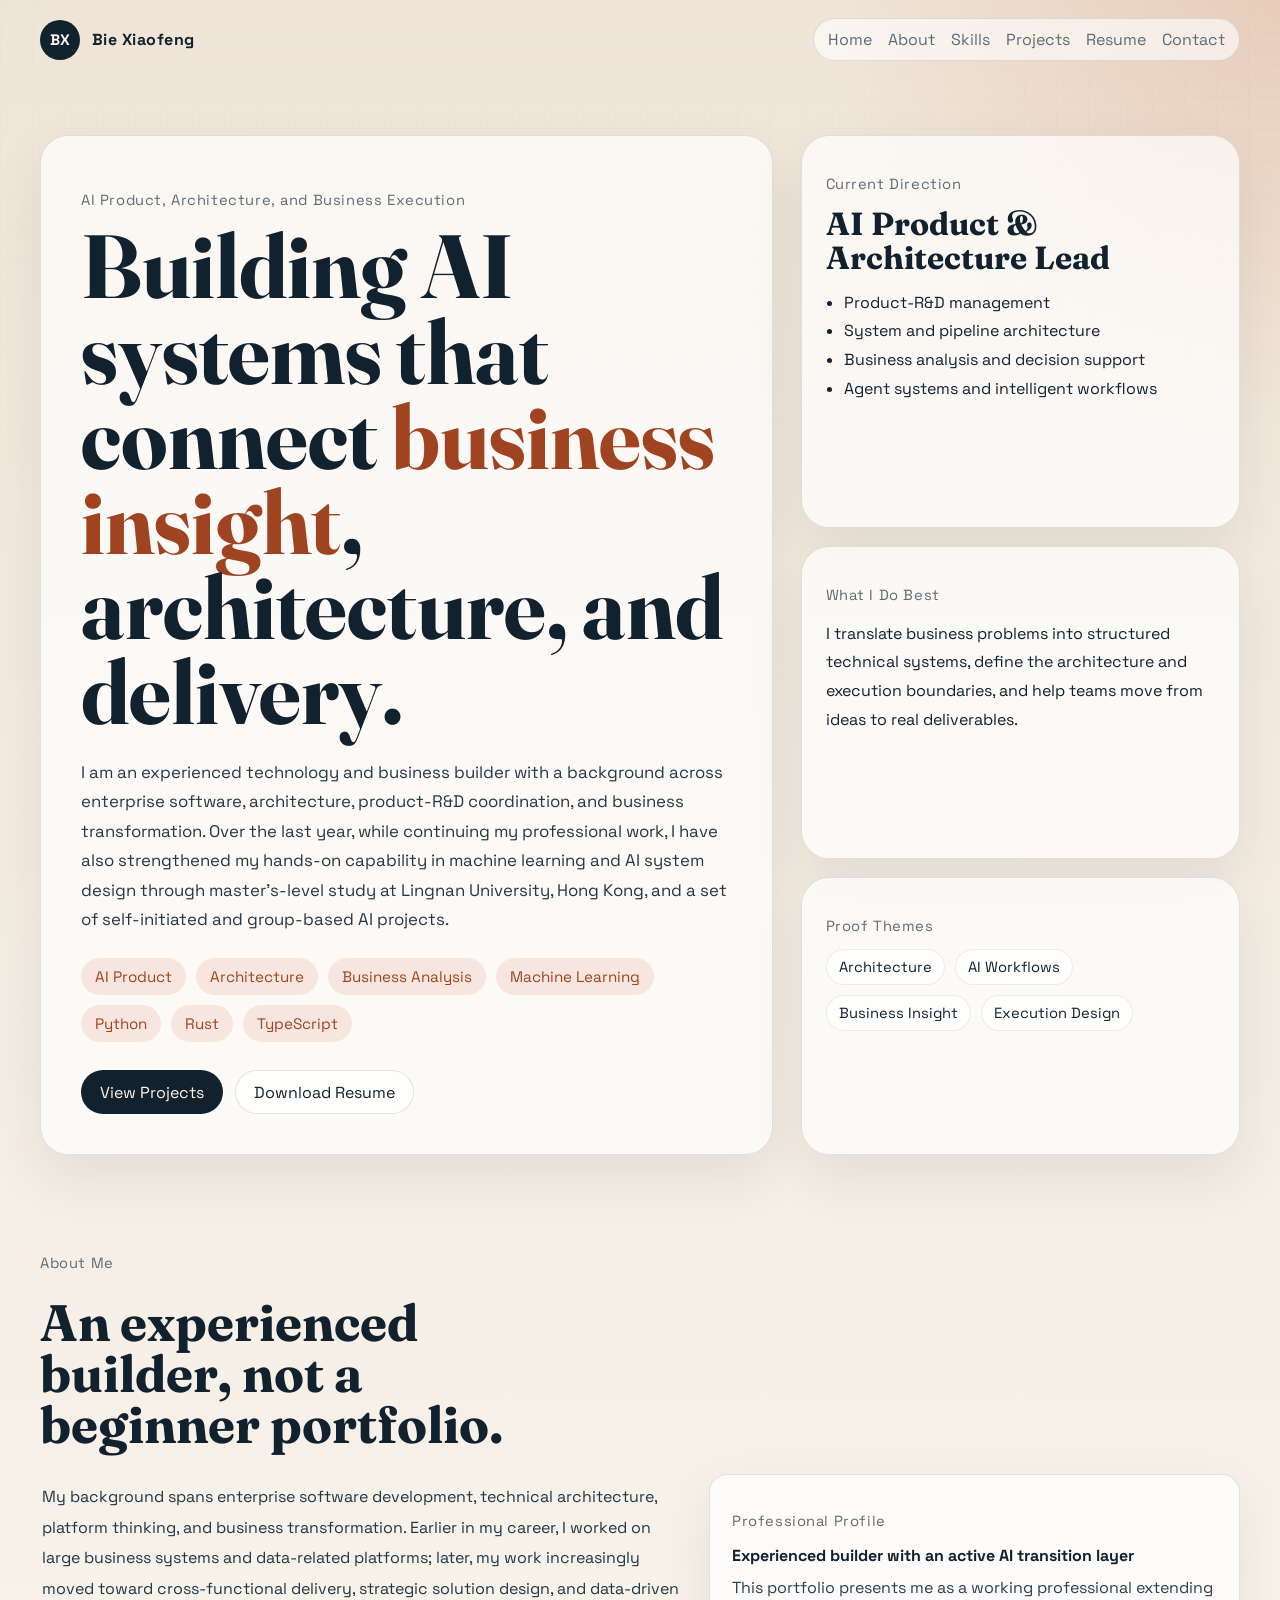
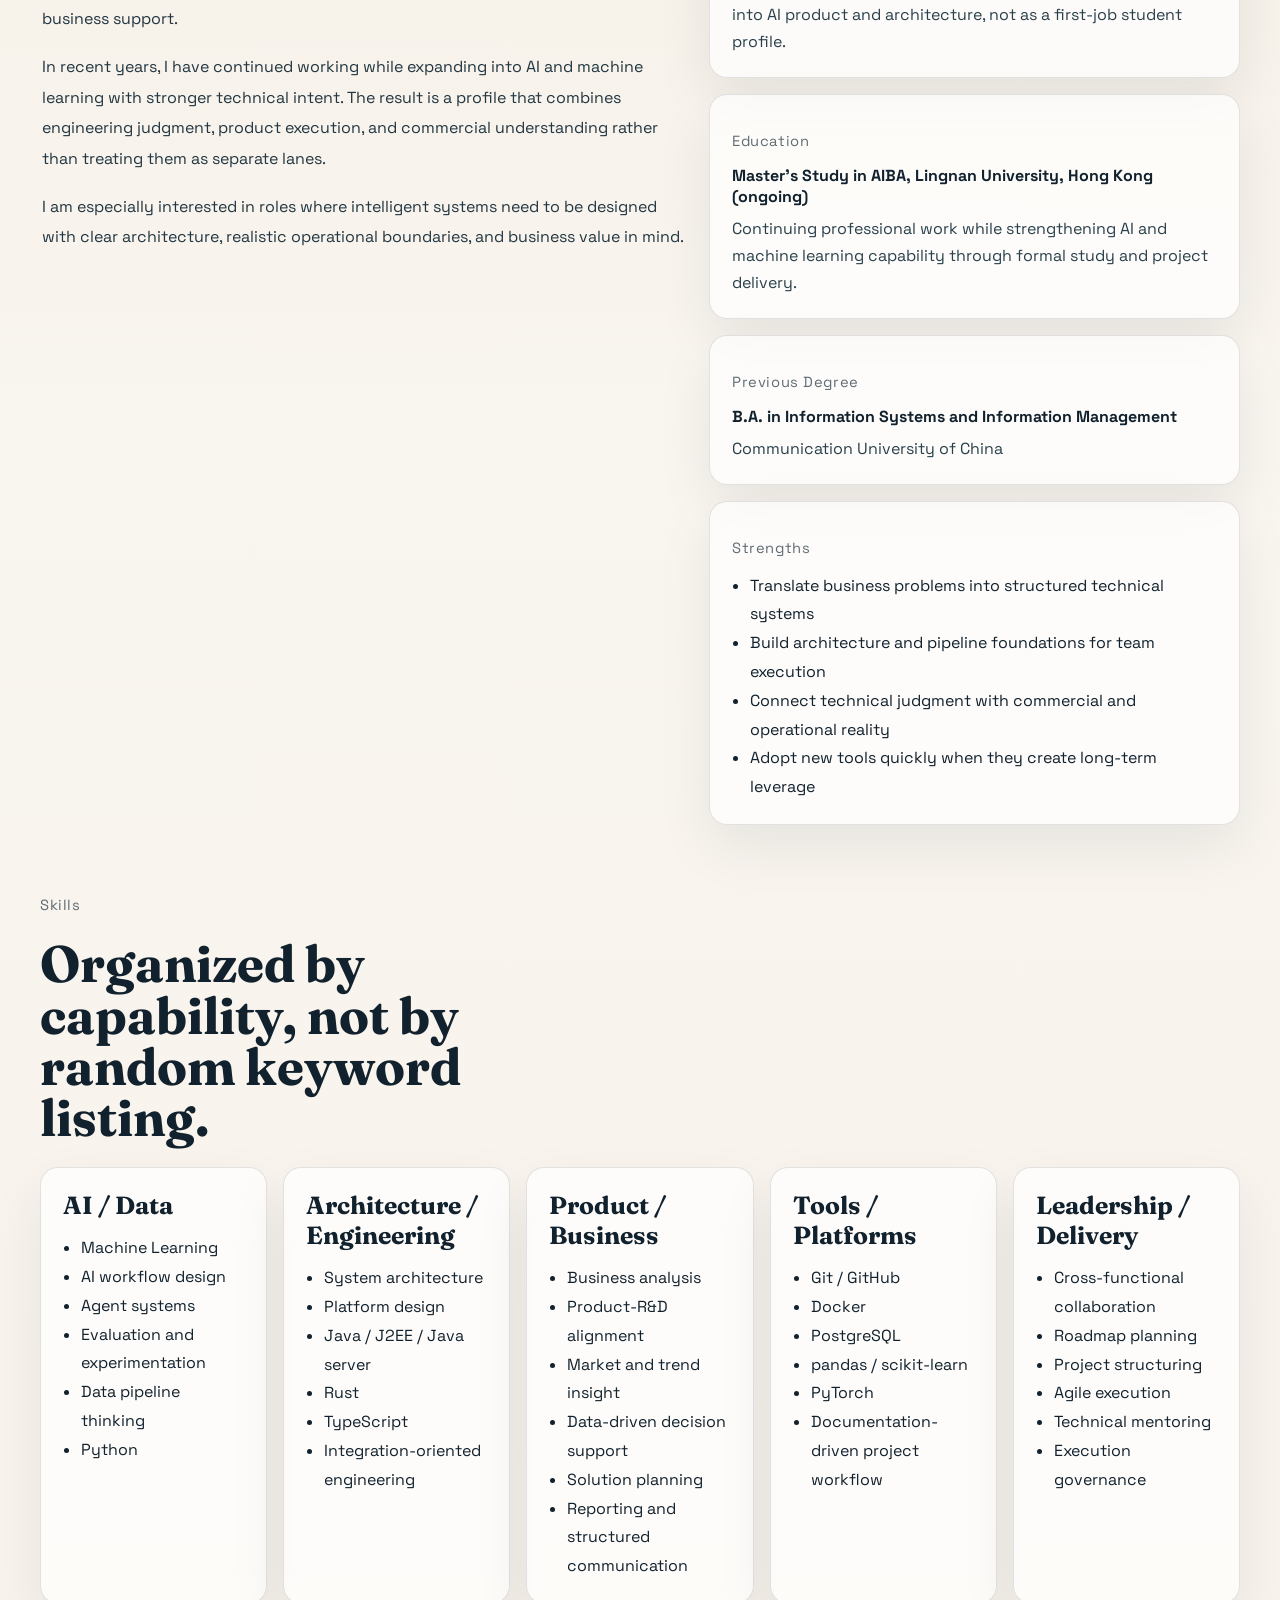
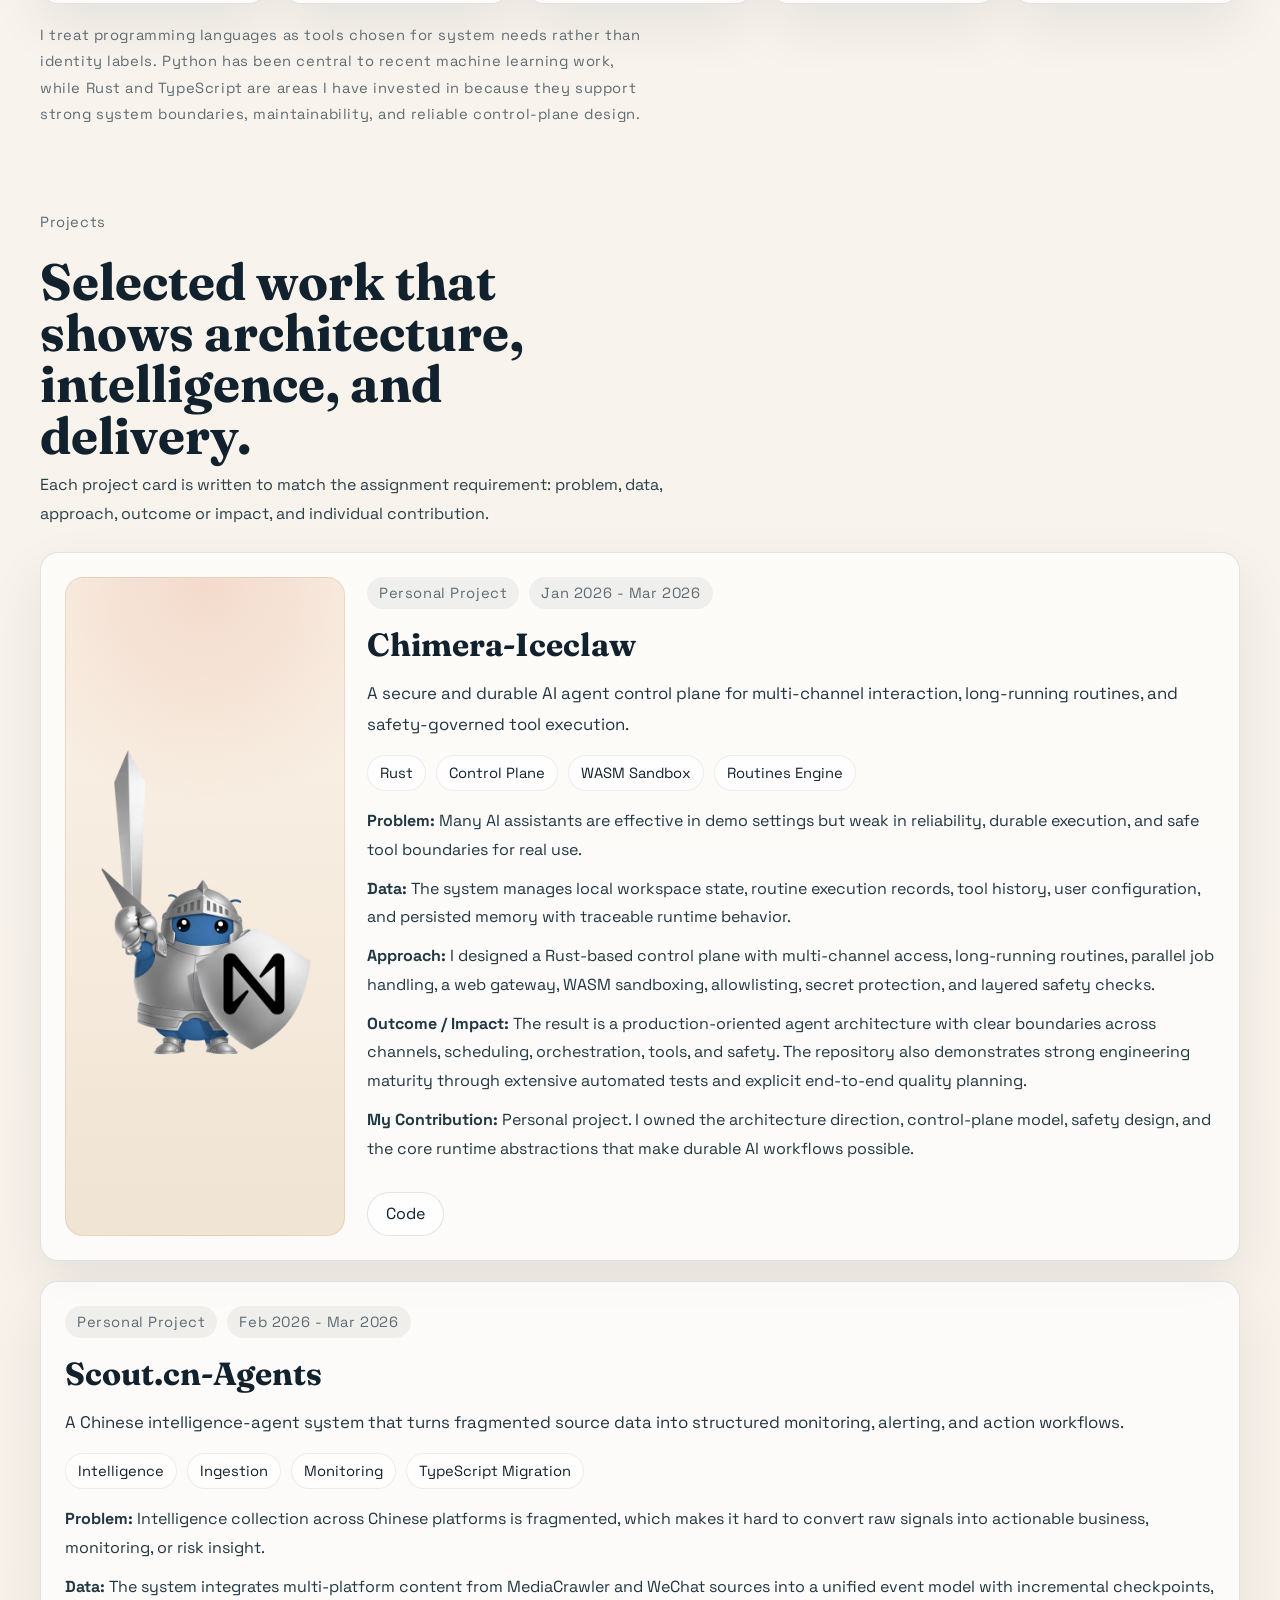
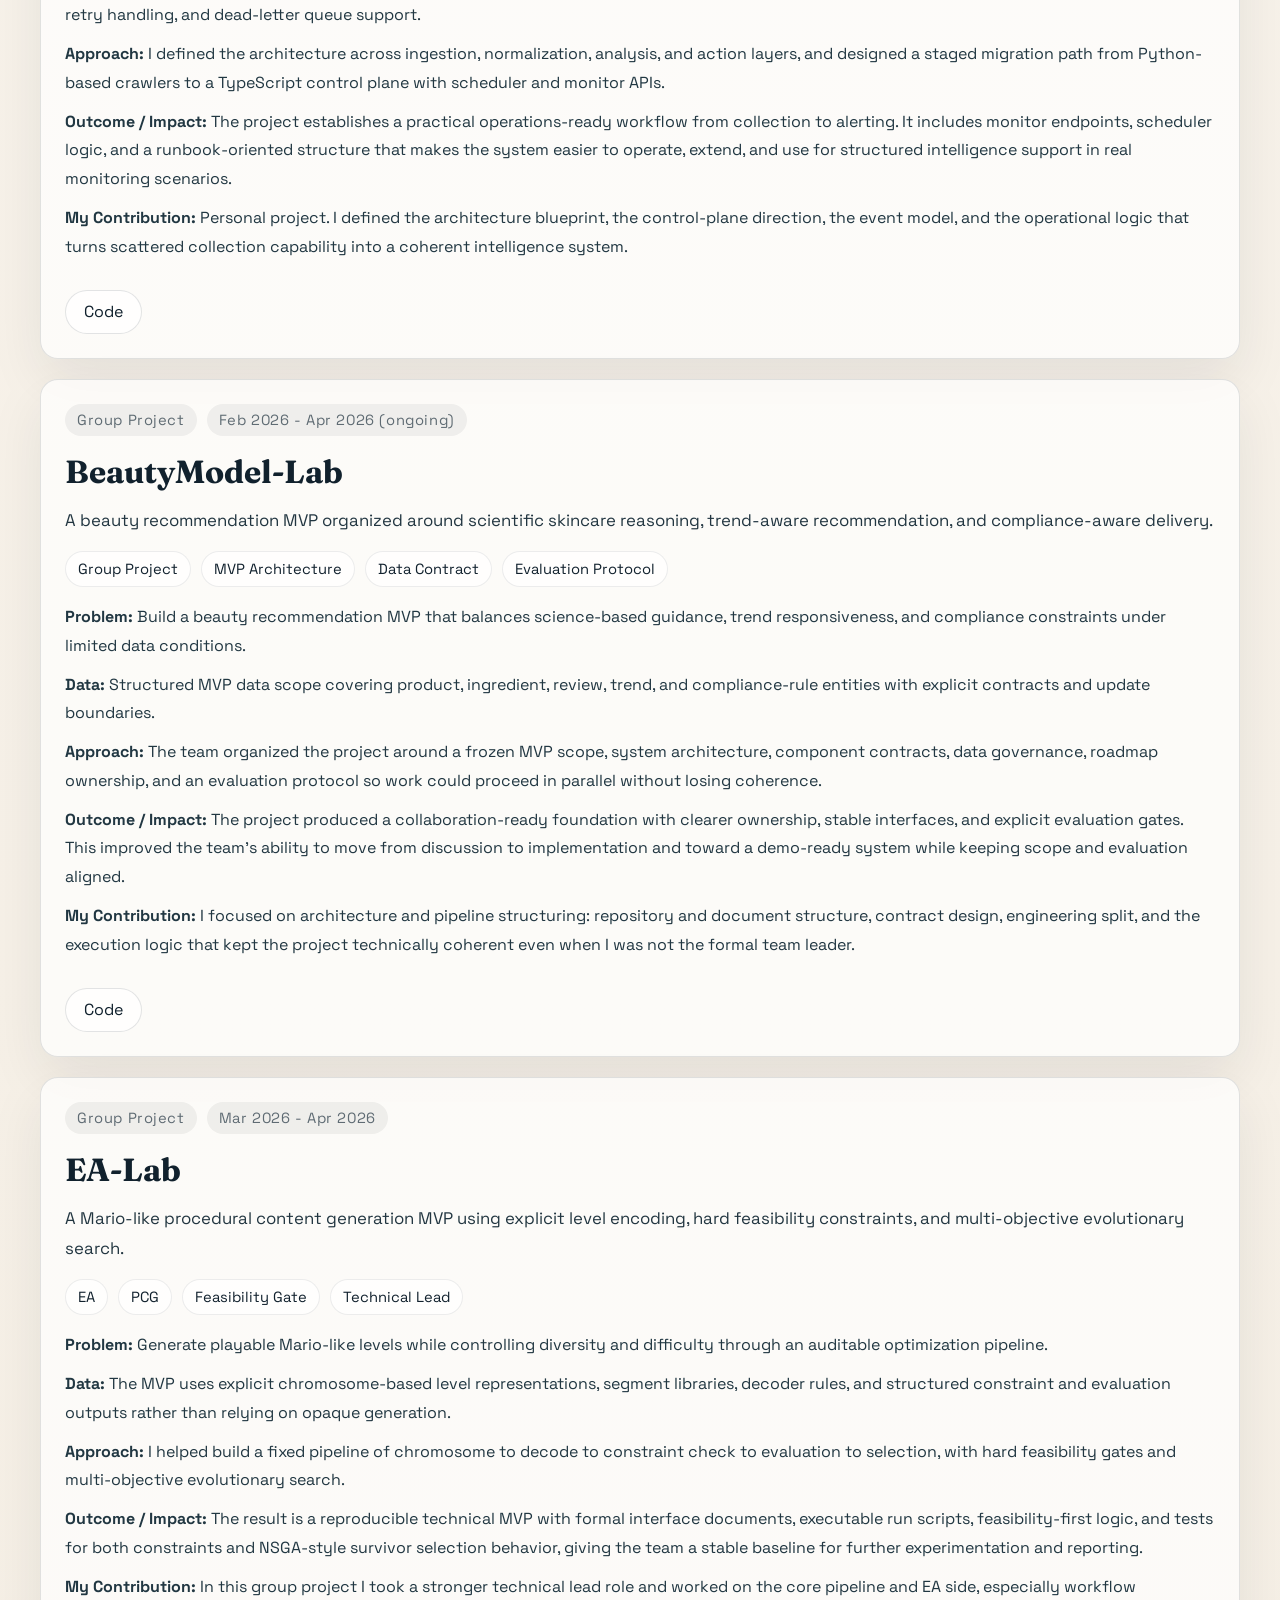
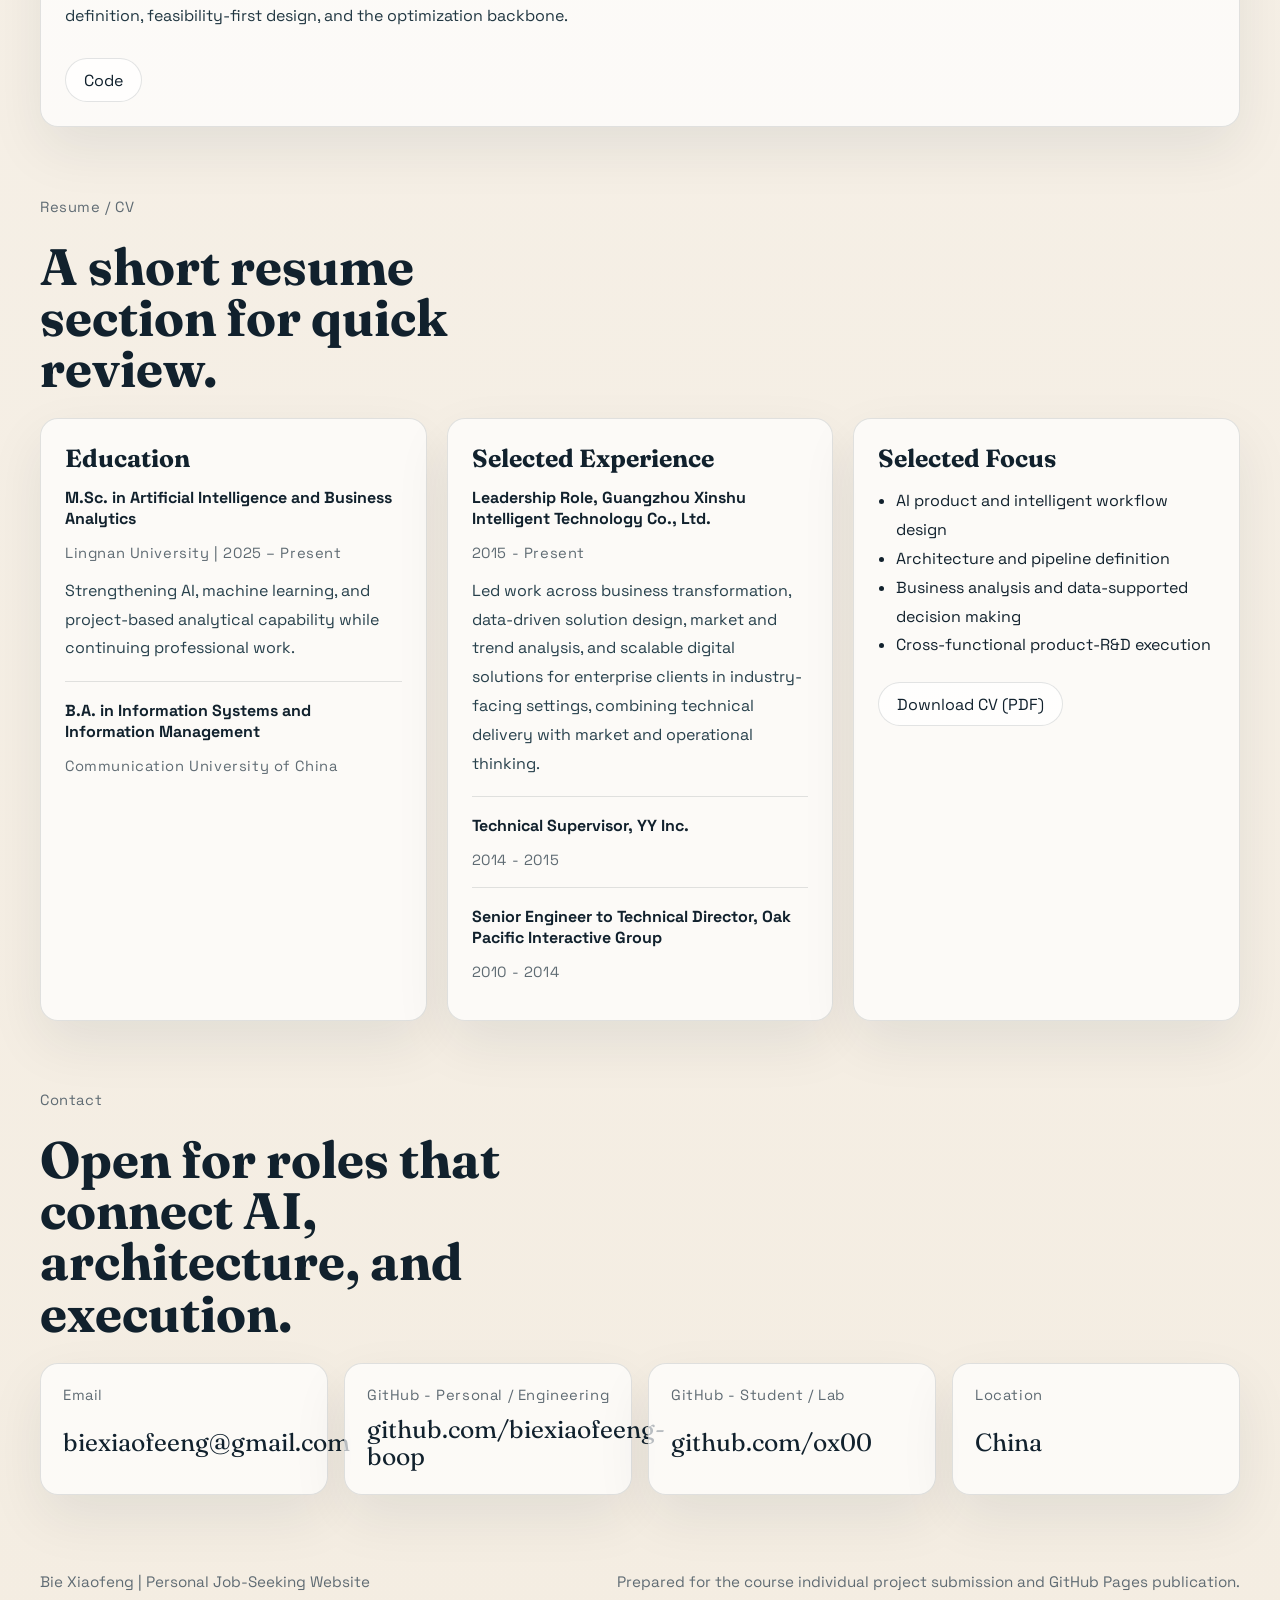
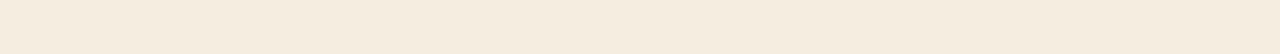
==== docs/index.html @ a37d2910 "Initial commit: Personal portfolio website - Complete website with 6 sections (Home, About, Skills, " ====
<!DOCTYPE html>
<html lang="en">
  <head>
    <meta charset="UTF-8" />
    <meta name="viewport" content="width=device-width, initial-scale=1.0" />
    <title>Bie Xiaofeng | AI Product & Architecture Lead</title>
    <meta
      name="description"
      content="Portfolio website for Bie Xiaofeng, focused on AI product, architecture, business analysis, and intelligent systems."
    />
    <meta
      name="keywords"
      content="Bie Xiaofeng, AI Product, Architecture, Business Analysis, Machine Learning, Agent Systems, Portfolio"
    />
    <meta name="theme-color" content="#11212d" />
    <meta property="og:title" content="Bie Xiaofeng | AI Product & Architecture Lead" />
    <meta
      property="og:description"
      content="Portfolio website showcasing AI product thinking, system architecture, business analysis, and selected project work."
    />
    <meta property="og:type" content="website" />
    <link rel="preconnect" href="https://fonts.googleapis.com" />
    <link rel="preconnect" href="https://fonts.gstatic.com" crossorigin />
    <link
      href="https://fonts.googleapis.com/css2?family=Fraunces:opsz,wght@9..144,500;9..144,700&family=Space+Grotesk:wght@400;500;700&display=swap"
      rel="stylesheet"
    />
    <link rel="stylesheet" href="styles.css" />
    <link rel="icon" href="assets/images/ironclaw.png" />
  </head>
  <body>
    <div class="page-shell">
      <header class="site-header">
        <a class="brand" href="#home">
          <span class="brand-mark">BX</span>
          <span class="brand-text">Bie Xiaofeng</span>
        </a>
        <nav class="site-nav" aria-label="Primary">
          <a href="#home">Home</a>
          <a href="#about">About</a>
          <a href="#skills">Skills</a>
          <a href="#projects">Projects</a>
          <a href="#resume">Resume</a>
          <a href="#contact">Contact</a>
        </nav>
      </header>

      <main>
        <section class="hero" id="home">
          <div class="hero-copy">
            <p class="eyebrow">AI Product, Architecture, and Business Execution</p>
            <h1>
              Building AI systems that connect
              <span>business insight</span>, architecture, and delivery.
            </h1>
            <p class="hero-summary">
              I am an experienced technology and business builder with a background
              across enterprise software, architecture, product-R&amp;D coordination,
              and business transformation. Over the last year, while continuing my
              professional work, I have also strengthened my hands-on capability in
              machine learning and AI system design through master's-level study at
              Lingnan University, Hong Kong, and a set of self-initiated and
              group-based AI projects.
            </p>
            <div class="tag-row" aria-label="Key tags">
              <span>AI Product</span>
              <span>Architecture</span>
              <span>Business Analysis</span>
              <span>Machine Learning</span>
              <span>Python</span>
              <span>Rust</span>
              <span>TypeScript</span>
            </div>
            <div class="hero-actions">
              <a class="button primary" href="#projects">View Projects</a>
              <a class="button secondary" href="assets/resume/Bie_Xiaofeng_CV_2026.pdf">Download Resume</a>
            </div>
          </div>

          <aside class="hero-panel">
            <div class="panel-card status-card">
              <p class="panel-label">Current Direction</p>
              <h2>AI Product &amp; Architecture Lead</h2>
              <ul>
                <li>Product-R&amp;D management</li>
                <li>System and pipeline architecture</li>
                <li>Business analysis and decision support</li>
                <li>Agent systems and intelligent workflows</li>
              </ul>
            </div>
            <div class="panel-card highlight-card">
              <p class="panel-label">What I Do Best</p>
              <p>
                I translate business problems into structured technical systems,
                define the architecture and execution boundaries, and help teams move
                from ideas to real deliverables.
              </p>
            </div>
            <div class="panel-card proof-card">
              <p class="panel-label">Proof Themes</p>
              <div class="proof-grid">
                <span>Architecture</span>
                <span>AI Workflows</span>
                <span>Business Insight</span>
                <span>Execution Design</span>
              </div>
            </div>
          </aside>
        </section>

        <section class="content-section" id="about">
          <div class="section-head">
            <p class="eyebrow">About Me</p>
            <h2>An experienced builder, not a beginner portfolio.</h2>
          </div>
          <div class="about-grid">
            <div class="about-story">
              <p>
                My background spans enterprise software development, technical
                architecture, platform thinking, and business transformation. Earlier
                in my career, I worked on large business systems and data-related
                platforms; later, my work increasingly moved toward cross-functional
                delivery, strategic solution design, and data-driven business support.
              </p>
              <p>
                In recent years, I have continued working while expanding into AI and
                machine learning with stronger technical intent. The result is a
                profile that combines engineering judgment, product execution, and
                commercial understanding rather than treating them as separate lanes.
              </p>
              <p>
                I am especially interested in roles where intelligent systems need to
                be designed with clear architecture, realistic operational boundaries,
                and business value in mind.
              </p>
            </div>

            <div class="about-facts">
              <div class="fact-card">
                <p class="fact-label">Professional Profile</p>
                <p class="fact-title">Experienced builder with an active AI transition layer</p>
                <p class="fact-detail">
                  This portfolio presents me as a working professional extending into
                  AI product and architecture, not as a first-job student profile.
                </p>
              </div>
              <div class="fact-card">
                <p class="fact-label">Education</p>
                <p class="fact-title">
                  Master's Study in AIBA, Lingnan University, Hong Kong (ongoing)
                </p>
                <p class="fact-detail">
                  Continuing professional work while strengthening AI and machine
                  learning capability through formal study and project delivery.
                </p>
              </div>
              <div class="fact-card">
                <p class="fact-label">Previous Degree</p>
                <p class="fact-title">
                  B.A. in Information Systems and Information Management
                </p>
                <p class="fact-detail">Communication University of China</p>
              </div>
              <div class="fact-card">
                <p class="fact-label">Strengths</p>
                <ul class="fact-list">
                  <li>Translate business problems into structured technical systems</li>
                  <li>Build architecture and pipeline foundations for team execution</li>
                  <li>Connect technical judgment with commercial and operational reality</li>
                  <li>Adopt new tools quickly when they create long-term leverage</li>
                </ul>
              </div>
            </div>
          </div>
        </section>

        <section class="content-section" id="skills">
          <div class="section-head">
            <p class="eyebrow">Skills</p>
            <h2>Organized by capability, not by random keyword listing.</h2>
          </div>
          <div class="skills-grid">
            <article class="skill-block">
              <h3>AI / Data</h3>
              <ul>
                <li>Machine Learning</li>
                <li>AI workflow design</li>
                <li>Agent systems</li>
                <li>Evaluation and experimentation</li>
                <li>Data pipeline thinking</li>
                <li>Python</li>
              </ul>
            </article>
            <article class="skill-block">
              <h3>Architecture / Engineering</h3>
              <ul>
                <li>System architecture</li>
                <li>Platform design</li>
                <li>Java / J2EE / Java server</li>
                <li>Rust</li>
                <li>TypeScript</li>
                <li>Integration-oriented engineering</li>
              </ul>
            </article>
            <article class="skill-block">
              <h3>Product / Business</h3>
              <ul>
                <li>Business analysis</li>
                <li>Product-R&amp;D alignment</li>
                <li>Market and trend insight</li>
                <li>Data-driven decision support</li>
                <li>Solution planning</li>
                <li>Reporting and structured communication</li>
              </ul>
            </article>
            <article class="skill-block">
              <h3>Tools / Platforms</h3>
              <ul>
                <li>Git / GitHub</li>
                <li>Docker</li>
                <li>PostgreSQL</li>
                <li>pandas / scikit-learn</li>
                <li>PyTorch</li>
                <li>Documentation-driven project workflow</li>
              </ul>
            </article>
            <article class="skill-block">
              <h3>Leadership / Delivery</h3>
              <ul>
                <li>Cross-functional collaboration</li>
                <li>Roadmap planning</li>
                <li>Project structuring</li>
                <li>Agile execution</li>
                <li>Technical mentoring</li>
                <li>Execution governance</li>
              </ul>
            </article>
          </div>
          <p class="section-note">
            I treat programming languages as tools chosen for system needs rather
            than identity labels. Python has been central to recent machine learning
            work, while Rust and TypeScript are areas I have invested in because they
            support strong system boundaries, maintainability, and reliable
            control-plane design.
          </p>
        </section>

        <section class="content-section" id="projects">
          <div class="section-head">
            <p class="eyebrow">Projects</p>
            <h2>Selected work that shows architecture, intelligence, and delivery.</h2>
            <p class="section-intro">
              Each project card is written to match the assignment requirement:
              problem, data, approach, outcome or impact, and individual contribution.
            </p>
          </div>

          <div class="project-stack">
            <article class="project-card featured">
              <div class="project-media">
                <img
                  src="assets/images/ironclaw.png"
                  alt="Chimera-Iceclaw project logo"
                />
              </div>
              <div class="project-body">
                <div class="project-meta">
                  <span>Personal Project</span>
                  <span>Jan 2026 - Mar 2026</span>
                </div>
                <h3>Chimera-Iceclaw</h3>
                <p class="project-summary">
                  A secure and durable AI agent control plane for multi-channel
                  interaction, long-running routines, and safety-governed tool
                  execution.
                </p>
                <div class="project-pill-row">
                  <span>Rust</span>
                  <span>Control Plane</span>
                  <span>WASM Sandbox</span>
                  <span>Routines Engine</span>
                </div>
                <div class="project-fields">
                  <p><strong>Problem:</strong> Many AI assistants are effective in demo settings but weak in reliability, durable execution, and safe tool boundaries for real use.</p>
                  <p><strong>Data:</strong> The system manages local workspace state, routine execution records, tool history, user configuration, and persisted memory with traceable runtime behavior.</p>
                  <p><strong>Approach:</strong> I designed a Rust-based control plane with multi-channel access, long-running routines, parallel job handling, a web gateway, WASM sandboxing, allowlisting, secret protection, and layered safety checks.</p>
                  <p><strong>Outcome / Impact:</strong> The result is a production-oriented agent architecture with clear boundaries across channels, scheduling, orchestration, tools, and safety. The repository also demonstrates strong engineering maturity through extensive automated tests and explicit end-to-end quality planning.</p>
                  <p><strong>My Contribution:</strong> Personal project. I owned the architecture direction, control-plane model, safety design, and the core runtime abstractions that make durable AI workflows possible.</p>
                </div>
                <div class="project-links">
                  <a href="https://github.com/biexiaofeeng-boop/chimera-iceclaw" target="_blank" rel="noreferrer">Code</a>
                </div>
              </div>
            </article>

            <article class="project-card">
              <div class="project-meta">
                <span>Personal Project</span>
                <span>Feb 2026 - Mar 2026</span>
              </div>
              <h3>Scout.cn-Agents</h3>
              <p class="project-summary">
                A Chinese intelligence-agent system that turns fragmented source data
                into structured monitoring, alerting, and action workflows.
              </p>
              <div class="project-pill-row">
                <span>Intelligence</span>
                <span>Ingestion</span>
                <span>Monitoring</span>
                <span>TypeScript Migration</span>
              </div>
              <div class="project-fields">
                <p><strong>Problem:</strong> Intelligence collection across Chinese platforms is fragmented, which makes it hard to convert raw signals into actionable business, monitoring, or risk insight.</p>
                <p><strong>Data:</strong> The system integrates multi-platform content from MediaCrawler and WeChat sources into a unified event model with incremental checkpoints, retry handling, and dead-letter queue support.</p>
                <p><strong>Approach:</strong> I defined the architecture across ingestion, normalization, analysis, and action layers, and designed a staged migration path from Python-based crawlers to a TypeScript control plane with scheduler and monitor APIs.</p>
                <p><strong>Outcome / Impact:</strong> The project establishes a practical operations-ready workflow from collection to alerting. It includes monitor endpoints, scheduler logic, and a runbook-oriented structure that makes the system easier to operate, extend, and use for structured intelligence support in real monitoring scenarios.</p>
                <p><strong>My Contribution:</strong> Personal project. I defined the architecture blueprint, the control-plane direction, the event model, and the operational logic that turns scattered collection capability into a coherent intelligence system.</p>
              </div>
              <div class="project-links">
                <a href="https://github.com/biexiaofeeng-boop/scout.cn-agents" target="_blank" rel="noreferrer">Code</a>
              </div>
            </article>

            <article class="project-card">
              <div class="project-meta">
                <span>Group Project</span>
                <span>Feb 2026 - Apr 2026 (ongoing)</span>
              </div>
              <h3>BeautyModel-Lab</h3>
              <p class="project-summary">
                A beauty recommendation MVP organized around scientific skincare
                reasoning, trend-aware recommendation, and compliance-aware delivery.
              </p>
              <div class="project-pill-row">
                <span>Group Project</span>
                <span>MVP Architecture</span>
                <span>Data Contract</span>
                <span>Evaluation Protocol</span>
              </div>
              <div class="project-fields">
                <p><strong>Problem:</strong> Build a beauty recommendation MVP that balances science-based guidance, trend responsiveness, and compliance constraints under limited data conditions.</p>
                <p><strong>Data:</strong> Structured MVP data scope covering product, ingredient, review, trend, and compliance-rule entities with explicit contracts and update boundaries.</p>
                <p><strong>Approach:</strong> The team organized the project around a frozen MVP scope, system architecture, component contracts, data governance, roadmap ownership, and an evaluation protocol so work could proceed in parallel without losing coherence.</p>
                <p><strong>Outcome / Impact:</strong> The project produced a collaboration-ready foundation with clearer ownership, stable interfaces, and explicit evaluation gates. This improved the team’s ability to move from discussion to implementation and toward a demo-ready system while keeping scope and evaluation aligned.</p>
                <p><strong>My Contribution:</strong> I focused on architecture and pipeline structuring: repository and document structure, contract design, engineering split, and the execution logic that kept the project technically coherent even when I was not the formal team leader.</p>
              </div>
              <div class="project-links">
                <a href="https://github.com/ox00/BeautyModel-Lab" target="_blank" rel="noreferrer">Code</a>
              </div>
            </article>

            <article class="project-card">
              <div class="project-meta">
                <span>Group Project</span>
                <span>Mar 2026 - Apr 2026</span>
              </div>
              <h3>EA-Lab</h3>
              <p class="project-summary">
                A Mario-like procedural content generation MVP using explicit level
                encoding, hard feasibility constraints, and multi-objective
                evolutionary search.
              </p>
              <div class="project-pill-row">
                <span>EA</span>
                <span>PCG</span>
                <span>Feasibility Gate</span>
                <span>Technical Lead</span>
              </div>
              <div class="project-fields">
                <p><strong>Problem:</strong> Generate playable Mario-like levels while controlling diversity and difficulty through an auditable optimization pipeline.</p>
                <p><strong>Data:</strong> The MVP uses explicit chromosome-based level representations, segment libraries, decoder rules, and structured constraint and evaluation outputs rather than relying on opaque generation.</p>
                <p><strong>Approach:</strong> I helped build a fixed pipeline of chromosome to decode to constraint check to evaluation to selection, with hard feasibility gates and multi-objective evolutionary search.</p>
                <p><strong>Outcome / Impact:</strong> The result is a reproducible technical MVP with formal interface documents, executable run scripts, feasibility-first logic, and tests for both constraints and NSGA-style survivor selection behavior, giving the team a stable baseline for further experimentation and reporting.</p>
                <p><strong>My Contribution:</strong> In this group project I took a stronger technical lead role and worked on the core pipeline and EA side, especially workflow definition, feasibility-first design, and the optimization backbone.</p>
              </div>
              <div class="project-links">
                <a href="https://github.com/ox00/EA-Lab" target="_blank" rel="noreferrer">Code</a>
              </div>
            </article>
          </div>
        </section>

        <section class="content-section" id="resume">
          <div class="section-head">
            <p class="eyebrow">Resume / CV</p>
            <h2>A short resume section for quick review.</h2>
          </div>

          <div class="resume-grid">
            <div class="resume-panel">
              <h3>Education</h3>
              <div class="timeline-item">
                <p class="timeline-title">M.Sc. in Artificial Intelligence and Business Analytics</p>
                <p class="timeline-meta">Lingnan University | 2025 – Present</p>
                <p class="timeline-copy">
                  Strengthening AI, machine learning, and project-based analytical
                  capability while continuing professional work.
                </p>
              </div>
              <div class="timeline-item">
                <p class="timeline-title">
                  B.A. in Information Systems and Information Management
                </p>
                <p class="timeline-meta">Communication University of China</p>
              </div>
            </div>

            <div class="resume-panel">
              <h3>Selected Experience</h3>
              <div class="timeline-item">
                <p class="timeline-title">Leadership Role, Guangzhou Xinshu Intelligent Technology Co., Ltd.</p>
                <p class="timeline-meta">2015 - Present</p>
                <p class="timeline-copy">
                  Led work across business transformation, data-driven solution
                  design, market and trend analysis, and scalable digital solutions
                  for enterprise clients in industry-facing settings, combining
                  technical delivery with market and operational thinking.
                </p>
              </div>
              <div class="timeline-item">
                <p class="timeline-title">Technical Supervisor, YY Inc.</p>
                <p class="timeline-meta">2014 - 2015</p>
              </div>
              <div class="timeline-item">
                <p class="timeline-title">Senior Engineer to Technical Director, Oak Pacific Interactive Group</p>
                <p class="timeline-meta">2010 - 2014</p>
              </div>
            </div>

            <div class="resume-panel">
              <h3>Selected Focus</h3>
              <ul class="resume-list">
                <li>AI product and intelligent workflow design</li>
                <li>Architecture and pipeline definition</li>
                <li>Business analysis and data-supported decision making</li>
                <li>Cross-functional product-R&amp;D execution</li>
              </ul>
              <a class="button secondary inline-button" href="assets/resume/Bie_Xiaofeng_CV_2026.pdf">Download CV (PDF)</a>
            </div>
          </div>
        </section>

        <section class="content-section contact-section" id="contact">
          <div class="section-head">
            <p class="eyebrow">Contact</p>
            <h2>Open for roles that connect AI, architecture, and execution.</h2>
          </div>
          <div class="contact-grid">
            <a class="contact-card" href="mailto:biexiaofeeng@gmail.com">
              <span class="contact-label">Email</span>
              <span class="contact-value">biexiaofeeng@gmail.com</span>
            </a>
            <a
              class="contact-card"
              href="https://github.com/biexiaofeeng-boop"
              target="_blank"
              rel="noreferrer"
            >
              <span class="contact-label">GitHub - Personal / Engineering</span>
              <span class="contact-value">github.com/biexiaofeeng-boop</span>
            </a>
            <a
              class="contact-card"
              href="https://github.com/ox00"
              target="_blank"
              rel="noreferrer"
            >
              <span class="contact-label">GitHub - Student / Lab</span>
              <span class="contact-value">github.com/ox00</span>
            </a>
            <div class="contact-card">
              <span class="contact-label">Location</span>
              <span class="contact-value">China</span>
            </div>
          </div>
        </section>
      </main>

      <footer class="site-footer">
        <p>Bie Xiaofeng | Personal Job-Seeking Website</p>
        <p>Prepared for the course individual project submission and GitHub Pages publication.</p>
      </footer>
    </div>
  </body>
</html>
---- docs/styles.css ----
:root {
  --bg: #f4ede2;
  --bg-soft: #fbf7f1;
  --panel: rgba(255, 255, 255, 0.7);
  --ink: #11212d;
  --muted: #5f6b73;
  --line: rgba(17, 33, 45, 0.12);
  --accent: #c85c36;
  --accent-deep: #9f4321;
  --chip: rgba(200, 92, 54, 0.12);
  --shadow: 0 22px 55px rgba(17, 33, 45, 0.08);
  --radius-lg: 28px;
  --radius-md: 18px;
  --radius-sm: 12px;
  --font-display: "Fraunces", "Times New Roman", serif;
  --font-sans: "Space Grotesk", "Trebuchet MS", sans-serif;
}

* {
  box-sizing: border-box;
}

html {
  scroll-behavior: smooth;
}

body {
  margin: 0;
  min-width: 320px;
  font-family: var(--font-sans);
  color: var(--ink);
  background:
    radial-gradient(circle at top right, rgba(200, 92, 54, 0.18), transparent 28rem),
    linear-gradient(180deg, #efe5d7 0%, #f9f5ef 25%, #f4ede2 100%);
}

body::before {
  content: "";
  position: fixed;
  inset: 0;
  pointer-events: none;
  background-image:
    linear-gradient(rgba(17, 33, 45, 0.03) 1px, transparent 1px),
    linear-gradient(90deg, rgba(17, 33, 45, 0.03) 1px, transparent 1px);
  background-size: 32px 32px;
  mask-image: linear-gradient(180deg, rgba(0, 0, 0, 0.4), transparent 90%);
}

a {
  color: inherit;
}

img {
  display: block;
  max-width: 100%;
}

.page-shell {
  width: min(1200px, calc(100% - 32px));
  margin: 0 auto;
  padding-bottom: 48px;
}

.site-header {
  position: sticky;
  top: 0;
  z-index: 20;
  display: flex;
  align-items: center;
  justify-content: space-between;
  gap: 16px;
  padding: 18px 0;
  backdrop-filter: blur(18px);
}

.brand {
  display: inline-flex;
  align-items: center;
  gap: 12px;
  text-decoration: none;
  font-weight: 700;
}

.brand-mark {
  display: inline-grid;
  place-items: center;
  width: 40px;
  height: 40px;
  border-radius: 50%;
  background: var(--ink);
  color: #fff7ef;
  font-size: 0.95rem;
}

.brand-text {
  letter-spacing: 0.03em;
}

.site-nav {
  display: flex;
  gap: 16px;
  overflow-x: auto;
  padding: 10px 14px;
  border: 1px solid var(--line);
  border-radius: 999px;
  background: rgba(255, 255, 255, 0.6);
}

.site-nav a {
  text-decoration: none;
  color: var(--muted);
  white-space: nowrap;
}

.site-nav a:hover,
.site-nav a:focus-visible,
.project-links a:hover,
.project-links a:focus-visible,
.contact-card:hover,
.contact-card:focus-visible {
  color: var(--accent-deep);
}

.hero,
.content-section,
.site-footer {
  position: relative;
  z-index: 1;
}

.hero {
  display: grid;
  grid-template-columns: minmax(0, 1.25fr) minmax(280px, 0.75fr);
  gap: 28px;
  padding: 56px 0 36px;
}

.hero-copy,
.panel-card,
.project-card,
.resume-panel,
.skill-block,
.contact-card,
.fact-card {
  border: 1px solid var(--line);
  background: var(--panel);
  box-shadow: var(--shadow);
}

.hero-copy {
  padding: 40px;
  border-radius: var(--radius-lg);
}

.eyebrow,
.panel-label,
.fact-label,
.contact-label,
.timeline-meta,
.project-meta,
.section-note {
  color: var(--muted);
  font-size: 0.92rem;
  letter-spacing: 0.04em;
}

.hero h1,
.section-head h2,
.project-card h3,
.resume-panel h3,
.skill-block h3 {
  margin: 0;
}

.hero h1 {
  margin-top: 12px;
  max-width: 12ch;
  font-family: var(--font-display);
  font-size: clamp(3rem, 7vw, 5.8rem);
  line-height: 0.95;
}

.hero h1 span {
  color: var(--accent-deep);
}

.hero-summary {
  max-width: 60ch;
  margin: 24px 0 0;
  font-size: 1.05rem;
  line-height: 1.75;
  color: #243844;
}

.tag-row {
  display: flex;
  flex-wrap: wrap;
  gap: 10px;
  margin-top: 24px;
}

.tag-row span {
  padding: 9px 14px;
  border-radius: 999px;
  background: var(--chip);
  color: var(--accent-deep);
  font-size: 0.95rem;
}

.hero-actions,
.project-links {
  display: flex;
  flex-wrap: wrap;
  gap: 12px;
  margin-top: 28px;
}

.button,
.project-links a {
  display: inline-flex;
  align-items: center;
  justify-content: center;
  min-height: 44px;
  padding: 0 18px;
  border-radius: 999px;
  border: 1px solid transparent;
  text-decoration: none;
  transition: transform 0.2s ease, background-color 0.2s ease, color 0.2s ease;
}

.button:hover,
.button:focus-visible,
.project-links a:hover,
.project-links a:focus-visible {
  transform: translateY(-1px);
}

.button.primary {
  background: var(--ink);
  color: #fff5eb;
}

.button.secondary,
.project-links a {
  background: rgba(255, 255, 255, 0.72);
  border-color: var(--line);
  color: var(--ink);
}

.inline-button {
  margin-top: 22px;
}

.hero-panel {
  display: grid;
  gap: 18px;
}

.panel-card {
  padding: 24px;
  border-radius: var(--radius-lg);
}

.status-card h2 {
  margin: 10px 0 14px;
  font-family: var(--font-display);
  font-size: 2rem;
  line-height: 1.05;
}

.status-card ul,
.fact-list,
.resume-list,
.skill-block ul {
  margin: 0;
  padding-left: 18px;
  line-height: 1.8;
}

.highlight-card p:last-child {
  margin-bottom: 0;
  line-height: 1.8;
}

.proof-grid {
  display: flex;
  flex-wrap: wrap;
  gap: 10px;
  margin-top: 12px;
}

.proof-grid span,
.project-pill-row span {
  padding: 8px 12px;
  border-radius: 999px;
  border: 1px solid rgba(17, 33, 45, 0.08);
  background: rgba(255, 255, 255, 0.7);
  color: var(--ink);
  font-size: 0.92rem;
}

.content-section {
  padding: 48px 0 8px;
}

.section-head {
  display: grid;
  gap: 10px;
  margin-bottom: 24px;
}

.section-head h2 {
  max-width: 15ch;
  font-family: var(--font-display);
  font-size: clamp(2.2rem, 4vw, 3.5rem);
  line-height: 1;
}

.about-grid,
.resume-grid {
  display: grid;
  grid-template-columns: minmax(0, 1.1fr) minmax(0, 0.9fr);
  gap: 20px;
}

.about-story {
  padding: 8px 2px;
}

.about-story p {
  margin: 0 0 18px;
  line-height: 1.9;
  color: #223641;
}

.about-facts {
  display: grid;
  gap: 16px;
}

.fact-card,
.skill-block,
.project-card,
.resume-panel,
.contact-card {
  border-radius: var(--radius-md);
}

.fact-card {
  padding: 22px;
}

.fact-title {
  margin: 8px 0;
  font-weight: 700;
}

.fact-detail {
  margin: 0;
  color: #29404b;
  line-height: 1.7;
}

.skills-grid {
  display: grid;
  grid-template-columns: repeat(auto-fit, minmax(220px, 1fr));
  gap: 16px;
}

.skill-block {
  padding: 22px;
}

.skill-block h3,
.resume-panel h3 {
  margin-bottom: 14px;
  font-family: var(--font-display);
  font-size: 1.55rem;
}

.section-note {
  max-width: 68ch;
  margin-top: 18px;
  line-height: 1.8;
}

.section-intro {
  max-width: 64ch;
  margin: 0;
  color: #29404b;
  line-height: 1.8;
}

.project-stack {
  display: grid;
  gap: 20px;
}

.project-card {
  padding: 24px;
}

.project-card.featured {
  display: grid;
  grid-template-columns: minmax(220px, 280px) minmax(0, 1fr);
  gap: 22px;
}

.project-media {
  display: grid;
  place-items: center;
  min-height: 240px;
  border-radius: var(--radius-md);
  background:
    radial-gradient(circle at top, rgba(200, 92, 54, 0.16), transparent 14rem),
    linear-gradient(180deg, #fbf2e8, #f0e4d3);
  border: 1px solid rgba(200, 92, 54, 0.15);
}

.project-media img {
  width: min(85%, 220px);
}

.project-meta {
  display: flex;
  flex-wrap: wrap;
  gap: 10px;
}

.project-meta span {
  padding: 7px 12px;
  border-radius: 999px;
  background: rgba(17, 33, 45, 0.06);
}

.project-card h3 {
  margin-top: 16px;
  font-family: var(--font-display);
  font-size: 2rem;
}

.project-summary {
  margin: 14px 0 0;
  font-size: 1.05rem;
  line-height: 1.8;
  color: #223641;
}

.project-pill-row {
  display: flex;
  flex-wrap: wrap;
  gap: 10px;
  margin-top: 16px;
}

.project-fields {
  display: grid;
  gap: 10px;
  margin-top: 16px;
}

.project-fields p {
  margin: 0;
  line-height: 1.8;
  color: #213742;
}

.resume-grid {
  grid-template-columns: repeat(3, minmax(0, 1fr));
}

.resume-panel {
  padding: 24px;
}

.timeline-item + .timeline-item {
  margin-top: 18px;
  padding-top: 18px;
  border-top: 1px solid var(--line);
}

.timeline-title {
  margin: 0 0 6px;
  font-weight: 700;
}

.timeline-copy {
  margin: 8px 0 0;
  line-height: 1.8;
  color: #27404c;
}

.resume-list {
  padding-left: 18px;
}

.resume-note {
  margin: 16px 0 0;
  color: var(--muted);
  line-height: 1.7;
}

.contact-section {
  padding-bottom: 40px;
}

.contact-grid {
  display: grid;
  grid-template-columns: repeat(auto-fit, minmax(220px, 1fr));
  gap: 16px;
}

.contact-card {
  display: grid;
  gap: 10px;
  min-height: 132px;
  padding: 22px;
  text-decoration: none;
  transition: transform 0.2s ease, border-color 0.2s ease;
}

.contact-card:hover,
.contact-card:focus-visible {
  transform: translateY(-2px);
  border-color: rgba(200, 92, 54, 0.4);
}

.contact-value {
  font-family: var(--font-display);
  font-size: 1.55rem;
  line-height: 1.1;
}

.site-footer {
  display: flex;
  flex-wrap: wrap;
  justify-content: space-between;
  gap: 12px;
  padding: 22px 0 0;
  color: var(--muted);
  font-size: 0.95rem;
}

@media (max-width: 1024px) {
  .hero,
  .about-grid,
  .resume-grid,
  .project-card.featured,
  .contact-grid {
    grid-template-columns: 1fr;
  }

  .section-head h2,
  .hero h1 {
    max-width: none;
  }
}

@media (max-width: 720px) {
  .page-shell {
    width: min(100% - 20px, 1200px);
  }

  .site-header {
    display: grid;
    gap: 12px;
    padding: 14px 0;
  }

  .site-nav {
    width: 100%;
  }

  .hero {
    padding-top: 28px;
  }

  .hero-copy,
  .panel-card,
  .project-card,
  .resume-panel,
  .skill-block,
  .contact-card,
  .fact-card {
    padding: 20px;
  }
  .hero h1 {
    font-size: clamp(2.5rem, 12vw, 4rem);
  }

  .section-head h2 {
    font-size: clamp(1.9rem, 10vw, 3rem);
  }

  .contact-value {
    font-size: 1.3rem;
  }
}
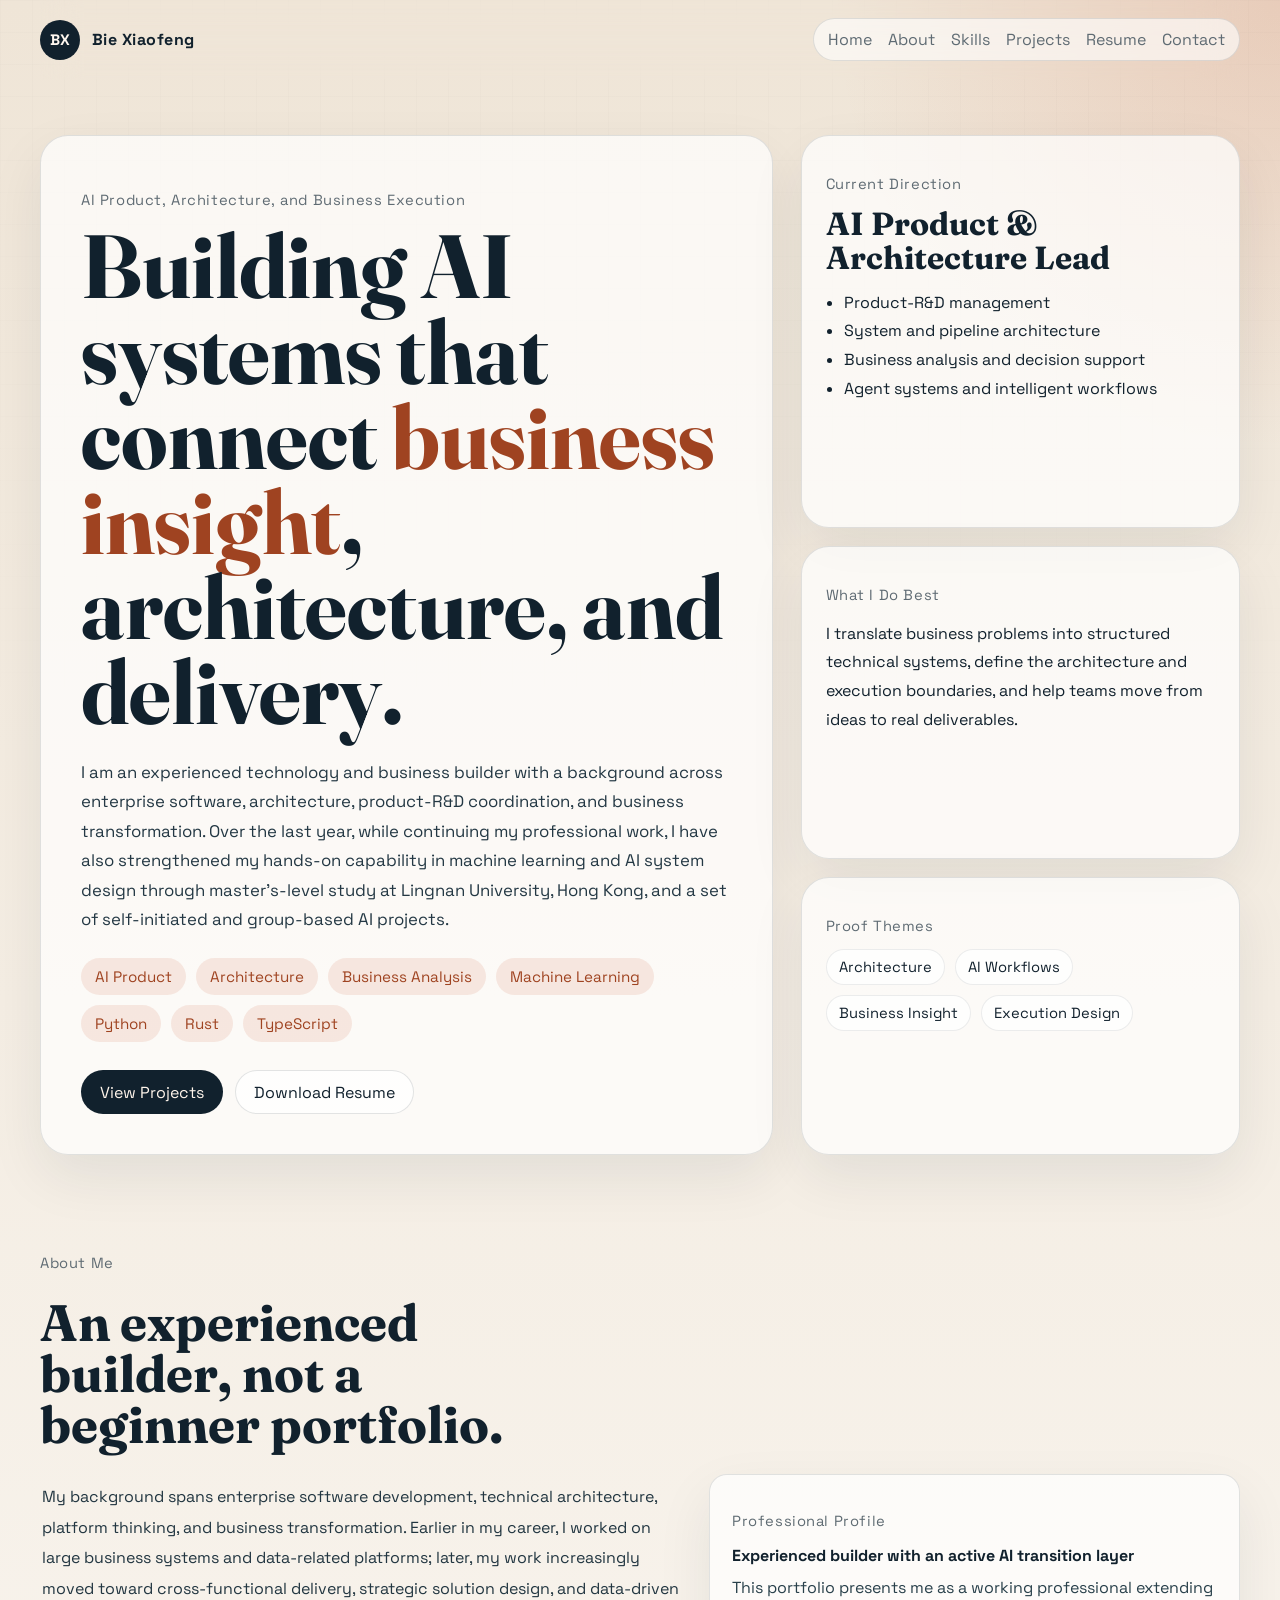
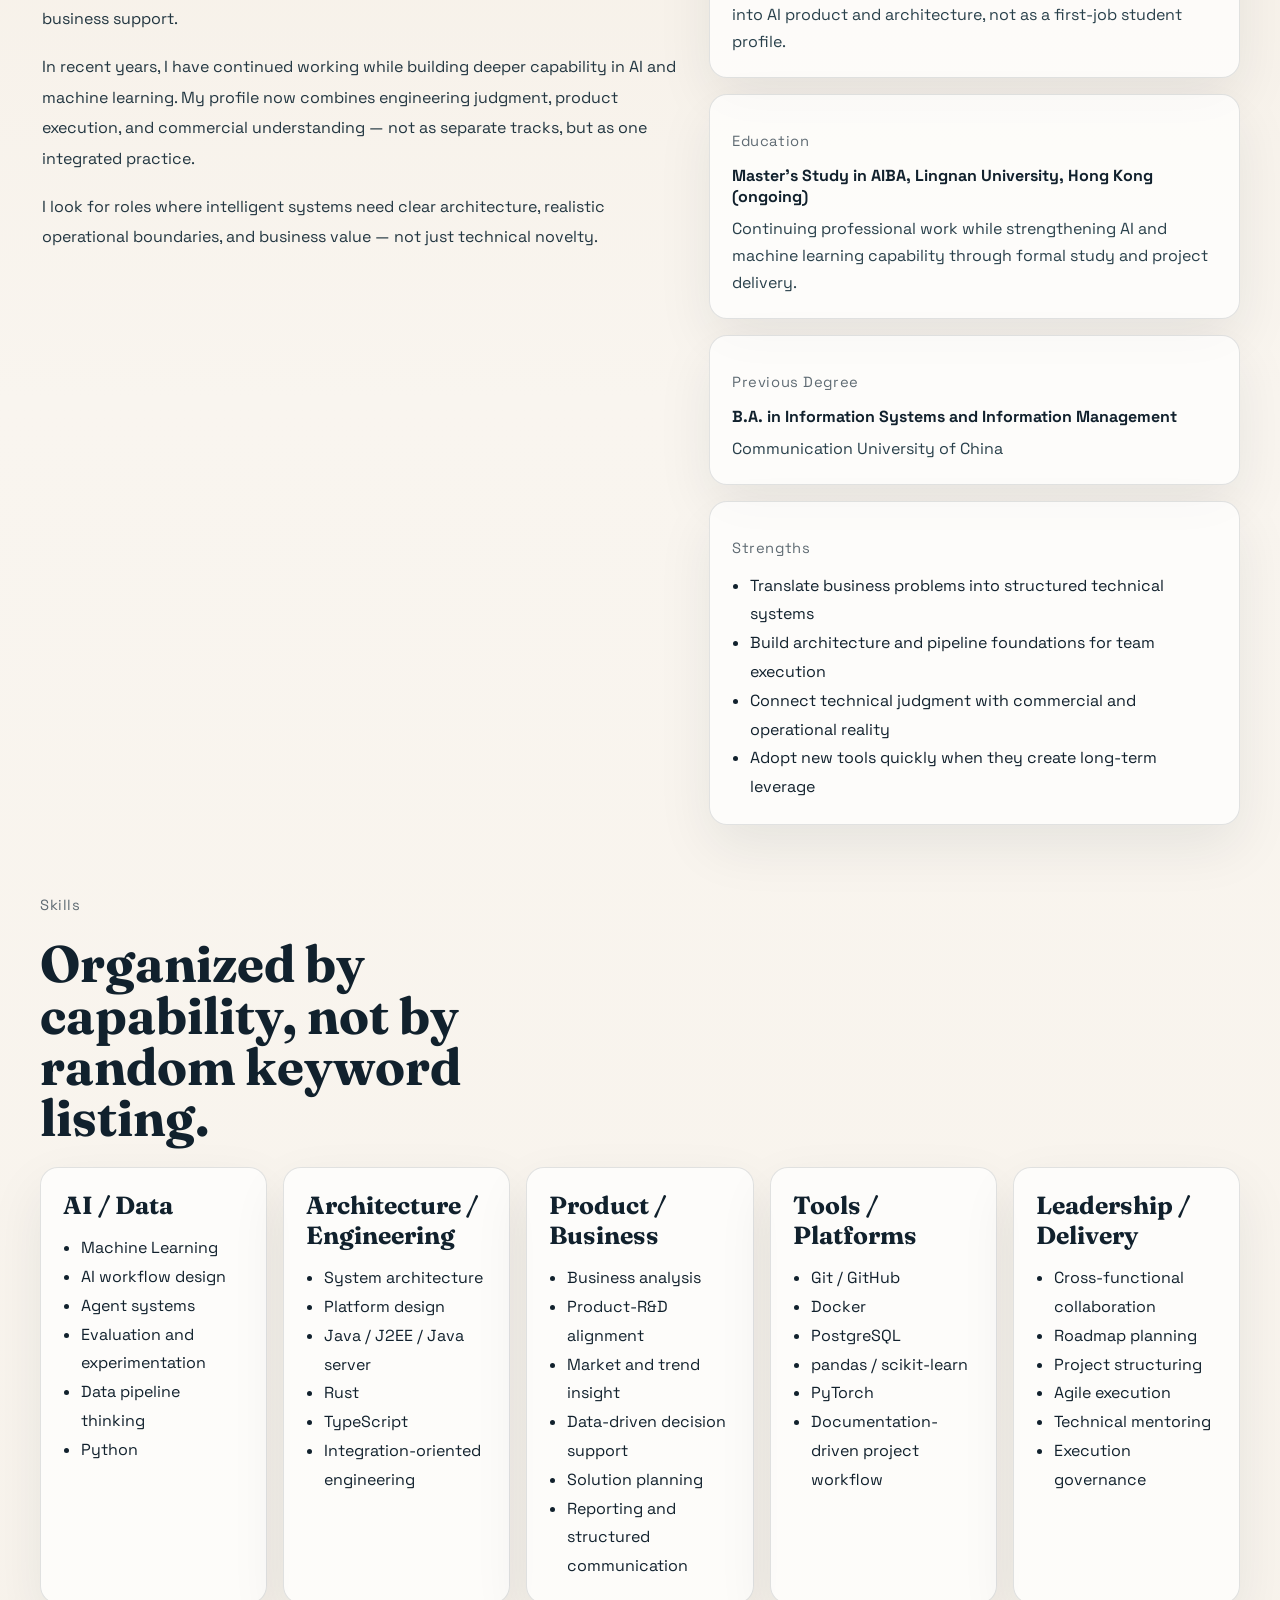
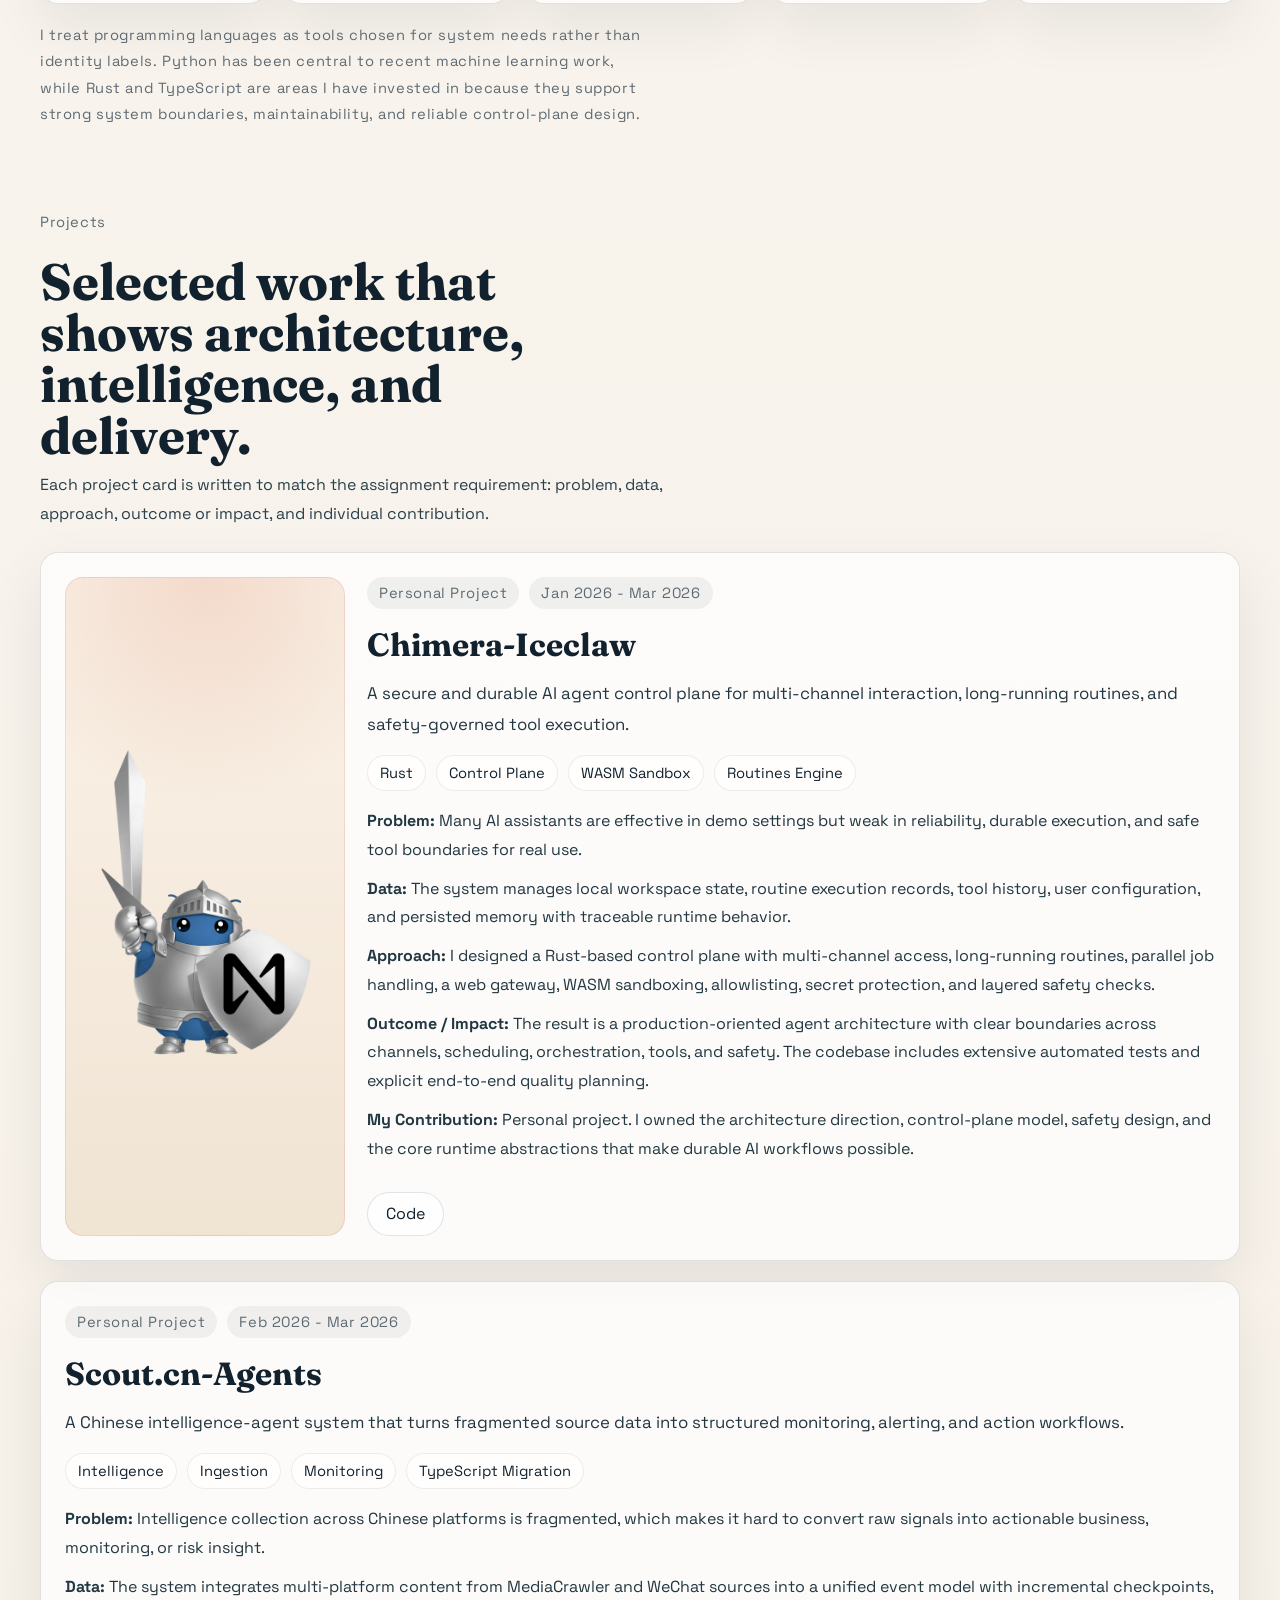
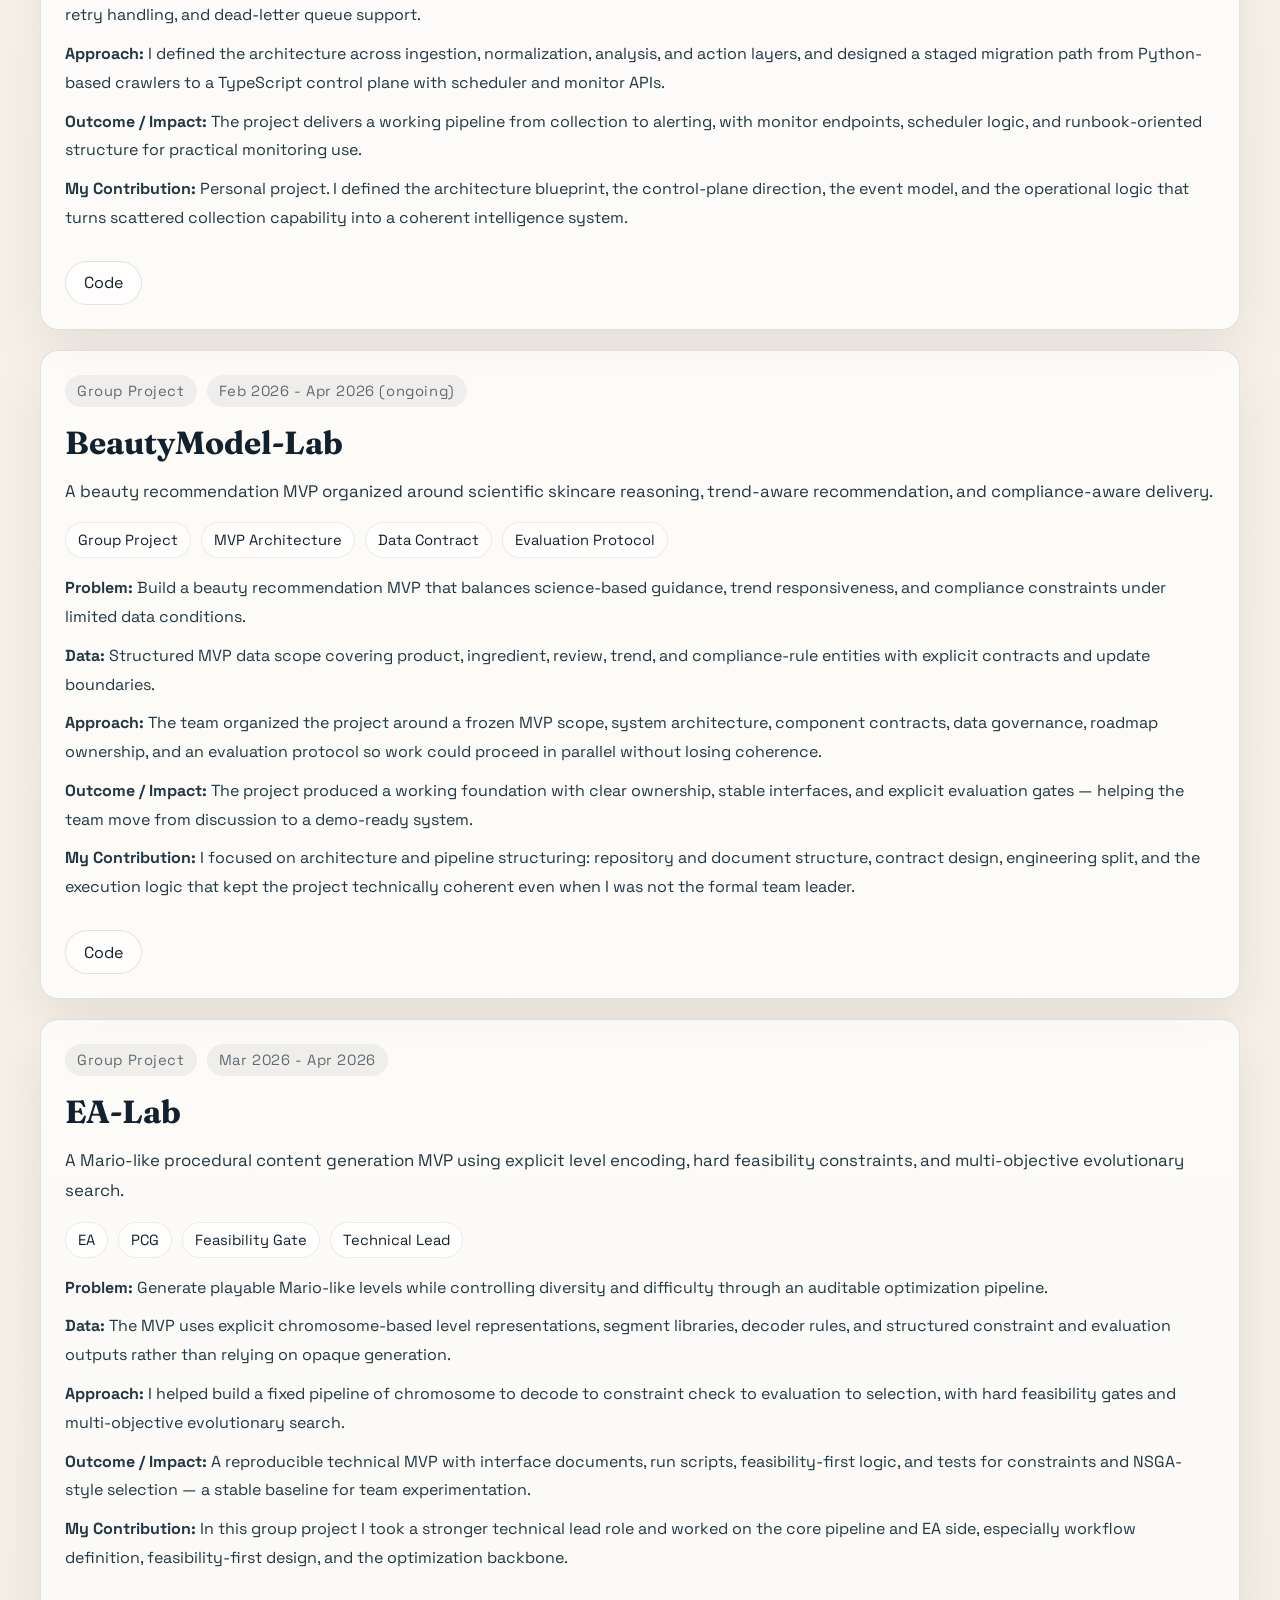
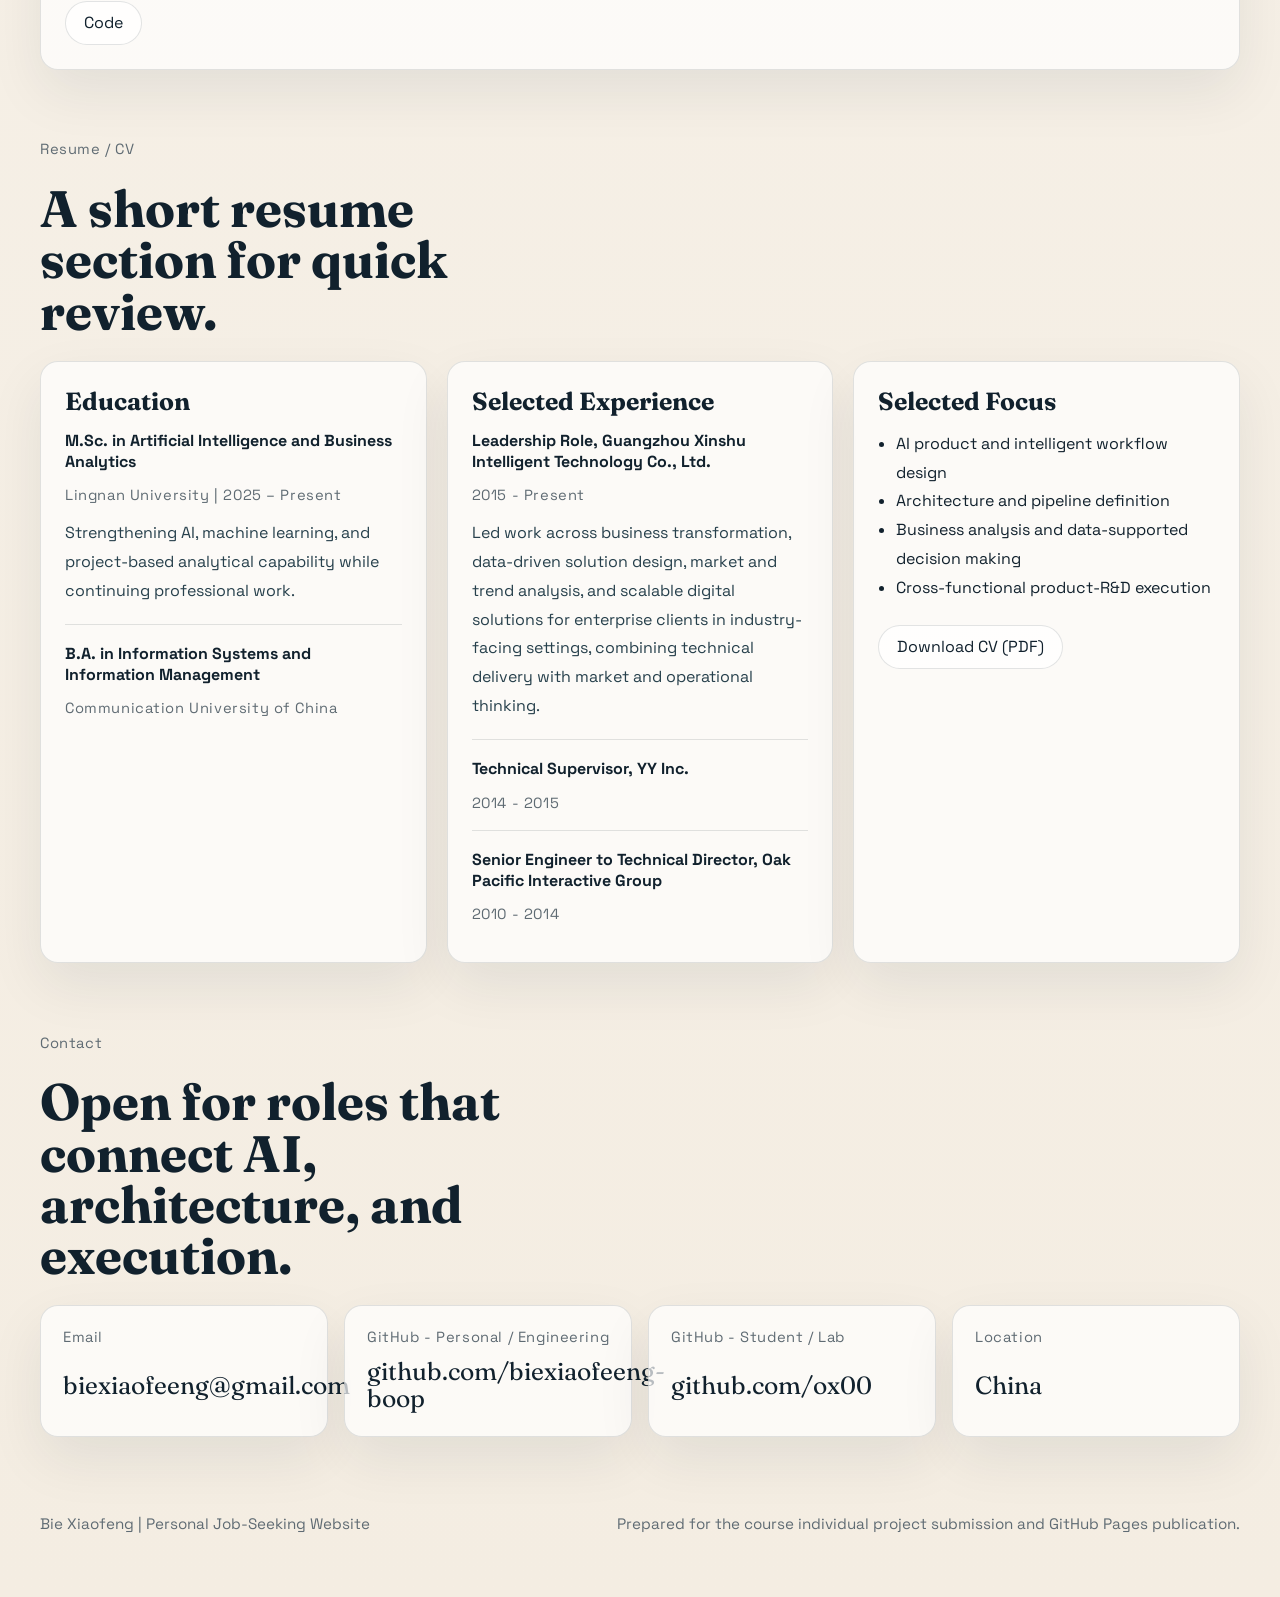
==== commit 63ee89be: "Polish writing: remove AI-style expressions, improve clarity - Simplify verbose phrases - Remove tem" ====
--- a/docs/index.html
+++ b/docs/index.html
@@ -123,15 +123,13 @@
                 delivery, strategic solution design, and data-driven business support.
               </p>
               <p>
-                In recent years, I have continued working while expanding into AI and
-                machine learning with stronger technical intent. The result is a
-                profile that combines engineering judgment, product execution, and
-                commercial understanding rather than treating them as separate lanes.
+                In recent years, I have continued working while building deeper capability in AI and
+                machine learning. My profile now combines engineering judgment, product execution, and
+                commercial understanding — not as separate tracks, but as one integrated practice.
               </p>
               <p>
-                I am especially interested in roles where intelligent systems need to
-                be designed with clear architecture, realistic operational boundaries,
-                and business value in mind.
+                I look for roles where intelligent systems need clear architecture, realistic
+                operational boundaries, and business value — not just technical novelty.
               </p>
             </div>
 
@@ -284,7 +282,7 @@
                   <p><strong>Problem:</strong> Many AI assistants are effective in demo settings but weak in reliability, durable execution, and safe tool boundaries for real use.</p>
                   <p><strong>Data:</strong> The system manages local workspace state, routine execution records, tool history, user configuration, and persisted memory with traceable runtime behavior.</p>
                   <p><strong>Approach:</strong> I designed a Rust-based control plane with multi-channel access, long-running routines, parallel job handling, a web gateway, WASM sandboxing, allowlisting, secret protection, and layered safety checks.</p>
-                  <p><strong>Outcome / Impact:</strong> The result is a production-oriented agent architecture with clear boundaries across channels, scheduling, orchestration, tools, and safety. The repository also demonstrates strong engineering maturity through extensive automated tests and explicit end-to-end quality planning.</p>
+                  <p><strong>Outcome / Impact:</strong> The result is a production-oriented agent architecture with clear boundaries across channels, scheduling, orchestration, tools, and safety. The codebase includes extensive automated tests and explicit end-to-end quality planning.</p>
                   <p><strong>My Contribution:</strong> Personal project. I owned the architecture direction, control-plane model, safety design, and the core runtime abstractions that make durable AI workflows possible.</p>
                 </div>
                 <div class="project-links">
@@ -313,7 +311,7 @@
                 <p><strong>Problem:</strong> Intelligence collection across Chinese platforms is fragmented, which makes it hard to convert raw signals into actionable business, monitoring, or risk insight.</p>
                 <p><strong>Data:</strong> The system integrates multi-platform content from MediaCrawler and WeChat sources into a unified event model with incremental checkpoints, retry handling, and dead-letter queue support.</p>
                 <p><strong>Approach:</strong> I defined the architecture across ingestion, normalization, analysis, and action layers, and designed a staged migration path from Python-based crawlers to a TypeScript control plane with scheduler and monitor APIs.</p>
-                <p><strong>Outcome / Impact:</strong> The project establishes a practical operations-ready workflow from collection to alerting. It includes monitor endpoints, scheduler logic, and a runbook-oriented structure that makes the system easier to operate, extend, and use for structured intelligence support in real monitoring scenarios.</p>
+                <p><strong>Outcome / Impact:</strong> The project delivers a working pipeline from collection to alerting, with monitor endpoints, scheduler logic, and runbook-oriented structure for practical monitoring use.</p>
                 <p><strong>My Contribution:</strong> Personal project. I defined the architecture blueprint, the control-plane direction, the event model, and the operational logic that turns scattered collection capability into a coherent intelligence system.</p>
               </div>
               <div class="project-links">
@@ -341,7 +339,7 @@
                 <p><strong>Problem:</strong> Build a beauty recommendation MVP that balances science-based guidance, trend responsiveness, and compliance constraints under limited data conditions.</p>
                 <p><strong>Data:</strong> Structured MVP data scope covering product, ingredient, review, trend, and compliance-rule entities with explicit contracts and update boundaries.</p>
                 <p><strong>Approach:</strong> The team organized the project around a frozen MVP scope, system architecture, component contracts, data governance, roadmap ownership, and an evaluation protocol so work could proceed in parallel without losing coherence.</p>
-                <p><strong>Outcome / Impact:</strong> The project produced a collaboration-ready foundation with clearer ownership, stable interfaces, and explicit evaluation gates. This improved the team’s ability to move from discussion to implementation and toward a demo-ready system while keeping scope and evaluation aligned.</p>
+                <p><strong>Outcome / Impact:</strong> The project produced a working foundation with clear ownership, stable interfaces, and explicit evaluation gates — helping the team move from discussion to a demo-ready system.</p>
                 <p><strong>My Contribution:</strong> I focused on architecture and pipeline structuring: repository and document structure, contract design, engineering split, and the execution logic that kept the project technically coherent even when I was not the formal team leader.</p>
               </div>
               <div class="project-links">
@@ -370,7 +368,7 @@
                 <p><strong>Problem:</strong> Generate playable Mario-like levels while controlling diversity and difficulty through an auditable optimization pipeline.</p>
                 <p><strong>Data:</strong> The MVP uses explicit chromosome-based level representations, segment libraries, decoder rules, and structured constraint and evaluation outputs rather than relying on opaque generation.</p>
                 <p><strong>Approach:</strong> I helped build a fixed pipeline of chromosome to decode to constraint check to evaluation to selection, with hard feasibility gates and multi-objective evolutionary search.</p>
-                <p><strong>Outcome / Impact:</strong> The result is a reproducible technical MVP with formal interface documents, executable run scripts, feasibility-first logic, and tests for both constraints and NSGA-style survivor selection behavior, giving the team a stable baseline for further experimentation and reporting.</p>
+                <p><strong>Outcome / Impact:</strong> A reproducible technical MVP with interface documents, run scripts, feasibility-first logic, and tests for constraints and NSGA-style selection — a stable baseline for team experimentation.</p>
                 <p><strong>My Contribution:</strong> In this group project I took a stronger technical lead role and worked on the core pipeline and EA side, especially workflow definition, feasibility-first design, and the optimization backbone.</p>
               </div>
               <div class="project-links">
